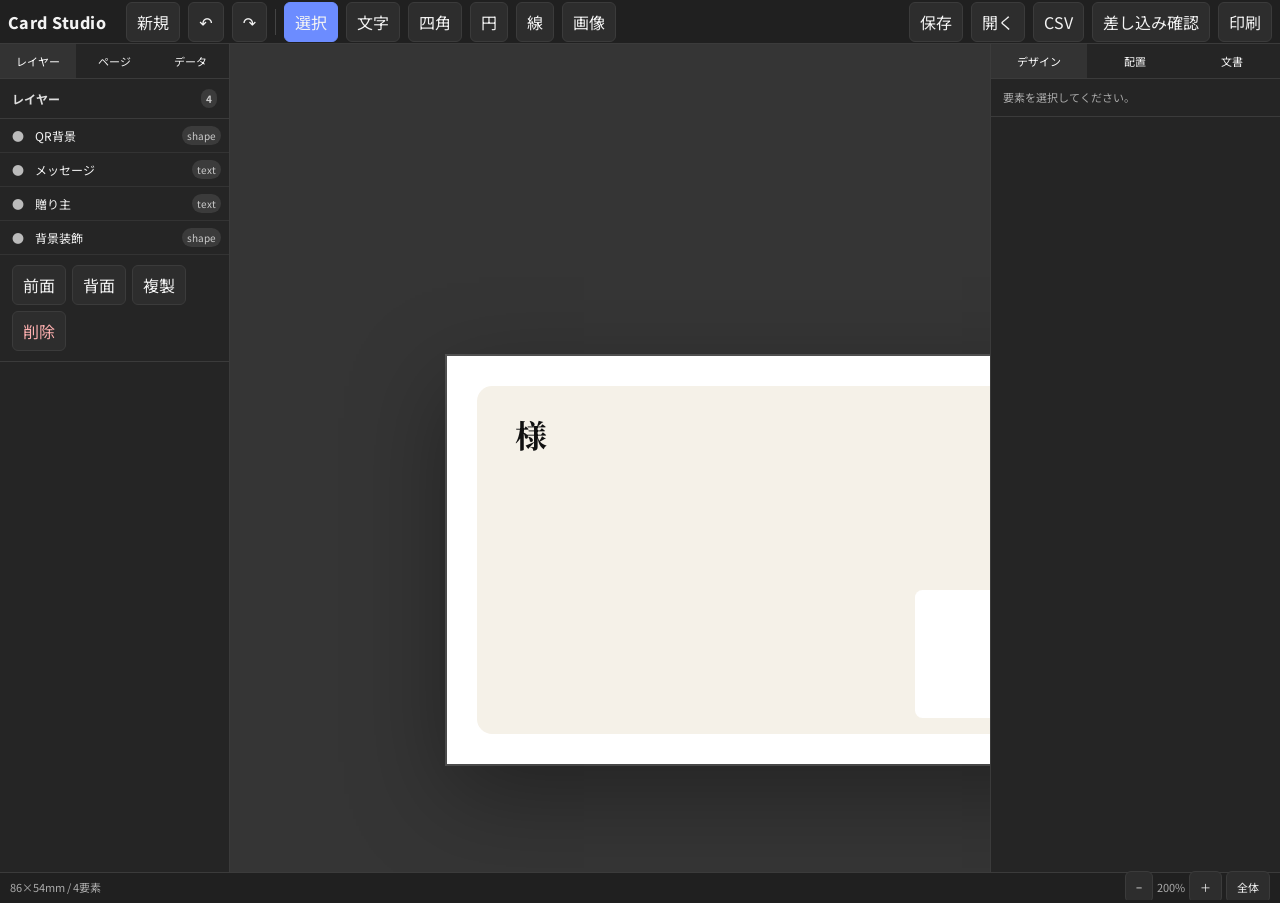
==== draw-tools.html @ 11a6ec29 "feat: add drag drawing preview page" ====
<!doctype html>
<html lang="ja">
<head>
  <meta charset="utf-8">
  <meta name="viewport" content="width=device-width,initial-scale=1">
  <title>Card Studio - Draw Tools Preview</title>
  <style>
    html,body{margin:0;height:100%;background:#1e1e1e;color:#fff;font-family:system-ui,sans-serif}
    #loading{display:grid;place-items:center;height:100%;font-size:14px;color:#bbb}
  </style>
</head>
<body>
  <div id="loading">Card Studioを読み込んでいます…</div>
  <script>
    fetch('./index.html', {cache:'no-store'})
      .then(response => {
        if (!response.ok) throw new Error('index.htmlの取得に失敗しました');
        return response.text();
      })
      .then(html => {
        const enhanced = html.replace('</body>', '<script src="./draw-tools.js"><\/script></body>');
        document.open();
        document.write(enhanced);
        document.close();
      })
      .catch(error => {
        document.getElementById('loading').textContent = error.message;
      });
  </script>
</body>
</html>
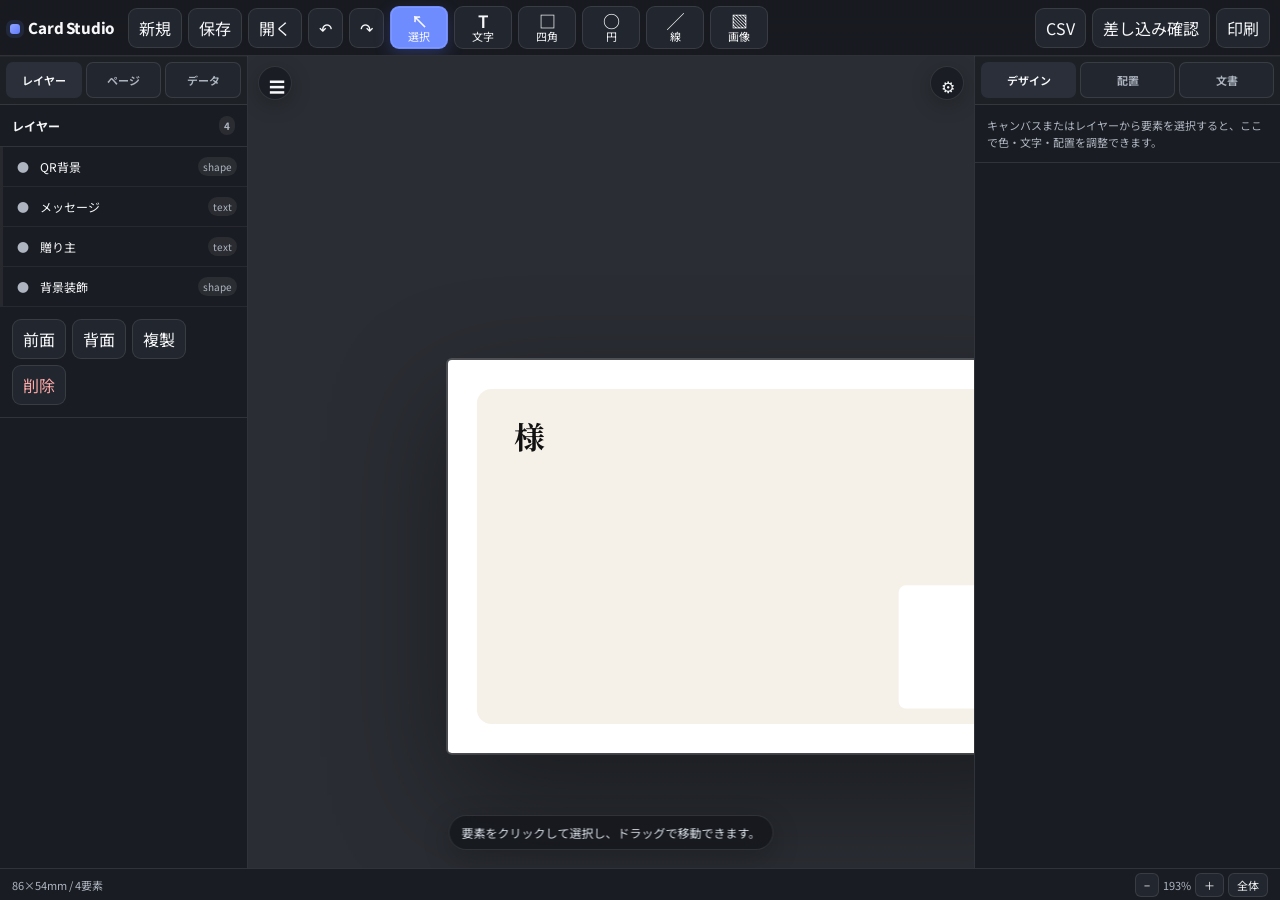
==== commit 39605961: "feat: load polished editor interface" ====
--- a/draw-tools.html
+++ b/draw-tools.html
@@ -5,8 +5,8 @@
   <meta name="viewport" content="width=device-width,initial-scale=1">
   <title>Card Studio - Draw Tools Preview</title>
   <style>
-    html,body{margin:0;height:100%;background:#1e1e1e;color:#fff;font-family:system-ui,sans-serif}
-    #loading{display:grid;place-items:center;height:100%;font-size:14px;color:#bbb}
+    html,body{margin:0;height:100%;background:#111318;color:#fff;font-family:-apple-system,BlinkMacSystemFont,"Segoe UI","Noto Sans JP",sans-serif}
+    #loading{display:grid;place-items:center;height:100%;font-size:14px;color:#aeb5c0}
   </style>
 </head>
 <body>
@@ -18,7 +18,9 @@
         return response.text();
       })
       .then(html => {
-        const enhanced = html.replace('</body>', '<script src="./draw-tools.js"><\/script></body>');
+        const enhanced = html
+          .replace('</head>', '<link rel="stylesheet" href="./ui-polish.css"></head>')
+          .replace('</body>', '<script src="./draw-tools.js"><\/script><script src="./ui-polish.js"><\/script></body>');
         document.open();
         document.write(enhanced);
         document.close();
--- a/ui-polish.css
+++ b/ui-polish.css
@@ -0,0 +1,276 @@
+:root{
+  --cs-bg:#111318;
+  --cs-surface:#191c22;
+  --cs-surface-2:#22262e;
+  --cs-surface-3:#2a2f39;
+  --cs-border:rgba(255,255,255,.10);
+  --cs-border-strong:rgba(255,255,255,.18);
+  --cs-text:#f7f8fa;
+  --cs-muted:#aeb5c0;
+  --cs-accent:#6f8cff;
+  --cs-accent-strong:#8fa4ff;
+  --cs-danger:#ff7272;
+  --cs-radius:10px;
+  --cs-shadow:0 12px 36px rgba(0,0,0,.32);
+}
+
+html,body{background:var(--cs-bg)!important;color:var(--cs-text)!important}
+body{font-family:-apple-system,BlinkMacSystemFont,"Segoe UI","Noto Sans JP",sans-serif!important}
+
+.app{grid-template-rows:56px 1fr 32px!important}
+.topbar{
+  min-height:56px;
+  padding:6px 10px!important;
+  gap:6px!important;
+  background:rgba(25,28,34,.92)!important;
+  backdrop-filter:blur(18px) saturate(1.25);
+  border-bottom:1px solid var(--cs-border)!important;
+  box-shadow:0 1px 0 rgba(255,255,255,.03);
+  overflow-x:auto;
+  scrollbar-width:none;
+}
+.topbar::-webkit-scrollbar{display:none}
+.brand{
+  min-width:max-content;
+  margin-right:8px!important;
+  font-size:15px;
+  letter-spacing:-.01em!important;
+}
+.brand::before{
+  content:"";
+  display:inline-block;
+  width:10px;height:10px;
+  border-radius:3px;
+  margin-right:8px;
+  background:linear-gradient(135deg,#91a4ff,#637cff);
+  box-shadow:0 0 0 4px rgba(111,140,255,.12);
+}
+
+button{
+  min-height:40px;
+  border-radius:9px!important;
+  border:1px solid var(--cs-border)!important;
+  background:var(--cs-surface-2)!important;
+  color:var(--cs-text)!important;
+  transition:background .14s ease,border-color .14s ease,transform .08s ease,box-shadow .14s ease;
+  white-space:nowrap;
+}
+button:hover{background:var(--cs-surface-3)!important;border-color:var(--cs-border-strong)!important}
+button:active{transform:scale(.97)}
+button:focus-visible,input:focus-visible,select:focus-visible,textarea:focus-visible{
+  outline:3px solid rgba(111,140,255,.42)!important;
+  outline-offset:2px;
+}
+button.active{
+  background:var(--cs-accent)!important;
+  border-color:transparent!important;
+  box-shadow:0 0 0 1px rgba(255,255,255,.10) inset,0 6px 16px rgba(82,108,230,.28);
+}
+button.danger{color:#ffaaaa!important}
+
+.topbar .tool,.topbar #imageBtn{
+  min-width:58px;
+  padding:5px 9px!important;
+  display:inline-flex;
+  flex-direction:column;
+  align-items:center;
+  justify-content:center;
+  gap:2px;
+  font-size:11px;
+  line-height:1.05;
+}
+.topbar .tool::before,.topbar #imageBtn::before{
+  font-size:17px;
+  line-height:1;
+  font-weight:600;
+}
+.topbar .tool[data-tool="select"]::before{content:"↖"}
+.topbar .tool[data-tool="text"]::before{content:"T"}
+.topbar .tool[data-tool="rect"]::before{content:"□"}
+.topbar .tool[data-tool="ellipse"]::before{content:"○"}
+.topbar .tool[data-tool="line"]::before{content:"╱"}
+.topbar #imageBtn::before{content:"▧"}
+
+.toolbar-divider{
+  width:1px;height:32px;
+  background:var(--cs-border);
+  margin:0 3px;
+  flex:0 0 auto;
+}
+.toolbar-group{display:flex;align-items:center;gap:6px;flex:0 0 auto}
+.toolbar-group-label{
+  color:var(--cs-muted);
+  font-size:10px;
+  font-weight:700;
+  letter-spacing:.04em;
+  text-transform:uppercase;
+  margin:0 2px 0 4px;
+}
+
+.workspace{grid-template-columns:248px minmax(320px,1fr) 306px!important}
+.sidebar,.inspector{
+  background:var(--cs-surface)!important;
+  border-color:var(--cs-border)!important;
+}
+.tabs{background:rgba(255,255,255,.015);border-color:var(--cs-border)!important;padding:6px;gap:4px}
+.tabs button{
+  min-height:34px!important;
+  border-radius:7px!important;
+  color:var(--cs-muted)!important;
+  font-weight:650;
+}
+.tabs button.active{background:var(--cs-surface-3)!important;color:var(--cs-text)!important;box-shadow:none!important}
+.panel-title{
+  min-height:42px;
+  padding:10px 12px!important;
+  color:var(--cs-text)!important;
+  border-color:var(--cs-border)!important;
+  letter-spacing:.01em;
+}
+.section{border-color:var(--cs-border)!important;padding:12px!important}
+.layer{
+  min-height:40px;
+  padding:8px 10px!important;
+  border-color:rgba(255,255,255,.06)!important;
+  border-left:3px solid transparent;
+}
+.layer:hover{background:rgba(255,255,255,.035)}
+.layer.selected{
+  background:rgba(111,140,255,.16)!important;
+  border-left-color:var(--cs-accent);
+}
+.layer .eye{color:var(--cs-muted)!important}
+.badge{background:rgba(255,255,255,.075)!important;color:var(--cs-muted)!important}
+
+input,select,textarea{
+  min-height:38px;
+  background:#13161b!important;
+  border:1px solid var(--cs-border)!important;
+  color:var(--cs-text)!important;
+  border-radius:8px!important;
+}
+textarea{min-height:84px!important}
+.field label{color:var(--cs-muted)!important;font-weight:600}
+.hint{color:var(--cs-muted)!important}
+
+.canvas-wrap{background:#2a2d33!important}
+.canvas-wrap::before{
+  content:"";
+  position:absolute;inset:0;
+  pointer-events:none;
+  background-image:radial-gradient(rgba(255,255,255,.12) .7px,transparent .7px);
+  background-size:16px 16px;
+  opacity:.18;
+}
+.artboard{
+  box-shadow:0 0 0 1px rgba(255,255,255,.18),0 22px 60px rgba(0,0,0,.38)!important;
+  border-radius:2px;
+}
+.obj.selected{outline:2px solid var(--cs-accent)!important;outline-offset:1px!important}
+.handle{width:10px!important;height:10px!important;border:2px solid var(--cs-accent)!important;box-shadow:0 1px 3px rgba(0,0,0,.3)}
+
+.statusbar{
+  background:var(--cs-surface)!important;
+  border-color:var(--cs-border)!important;
+  color:var(--cs-muted)!important;
+  padding:0 12px!important;
+}
+.statusbar button{min-height:24px!important;padding:1px 8px!important;border-radius:6px!important}
+
+#toast{
+  right:18px!important;bottom:46px!important;
+  background:rgba(30,34,42,.95)!important;
+  border:1px solid var(--cs-border-strong)!important;
+  border-radius:10px!important;
+  box-shadow:var(--cs-shadow);
+  padding:11px 14px!important;
+}
+
+.cs-canvas-help{
+  position:absolute;
+  left:50%;bottom:18px;
+  transform:translateX(-50%);
+  z-index:8;
+  display:flex;
+  align-items:center;
+  gap:8px;
+  max-width:min(620px,calc(100% - 32px));
+  padding:8px 12px;
+  border:1px solid rgba(255,255,255,.11);
+  border-radius:999px;
+  background:rgba(20,23,28,.78);
+  backdrop-filter:blur(14px);
+  color:#d6dbe3;
+  font-size:12px;
+  box-shadow:0 8px 28px rgba(0,0,0,.22);
+  pointer-events:none;
+}
+.cs-canvas-help kbd,.cs-shortcuts kbd{
+  border:1px solid rgba(255,255,255,.17);
+  border-bottom-color:rgba(255,255,255,.28);
+  border-radius:5px;
+  padding:1px 5px;
+  background:rgba(255,255,255,.07);
+  font:inherit;
+  color:#fff;
+}
+.cs-tooltip{
+  position:fixed;
+  z-index:100;
+  display:none;
+  padding:6px 8px;
+  border-radius:7px;
+  background:#08090b;
+  color:#fff;
+  font-size:11px;
+  box-shadow:0 5px 20px rgba(0,0,0,.35);
+  pointer-events:none;
+}
+.cs-tooltip.show{display:block}
+
+.cs-shortcuts{
+  position:fixed;inset:0;z-index:80;
+  display:none;place-items:center;
+  background:rgba(0,0,0,.52);
+  backdrop-filter:blur(6px);
+}
+.cs-shortcuts.open{display:grid}
+.cs-shortcuts-card{
+  width:min(520px,calc(100vw - 32px));
+  max-height:80vh;overflow:auto;
+  border:1px solid var(--cs-border-strong);
+  border-radius:16px;
+  background:var(--cs-surface);
+  box-shadow:var(--cs-shadow);
+  padding:18px;
+}
+.cs-shortcuts-header{display:flex;align-items:center;justify-content:space-between;gap:12px;margin-bottom:12px}
+.cs-shortcuts-header h2{font-size:17px;margin:0}
+.cs-shortcuts-list{display:grid;grid-template-columns:1fr auto;gap:10px 16px;color:var(--cs-muted);font-size:13px}
+.cs-shortcuts-list strong{color:var(--cs-text);font-weight:600}
+
+.cs-sidebar-toggle{
+  position:absolute;top:10px;z-index:9;
+  width:34px;min-width:34px;height:34px;min-height:34px!important;
+  border-radius:50%!important;
+  background:rgba(25,28,34,.84)!important;
+  backdrop-filter:blur(10px);
+  box-shadow:0 5px 20px rgba(0,0,0,.22);
+}
+.cs-sidebar-toggle.left{left:10px}.cs-sidebar-toggle.right{right:10px}
+body.cs-left-collapsed .workspace{grid-template-columns:0 minmax(320px,1fr) 306px!important}
+body.cs-right-collapsed .workspace{grid-template-columns:248px minmax(320px,1fr) 0!important}
+body.cs-left-collapsed.cs-right-collapsed .workspace{grid-template-columns:0 minmax(320px,1fr) 0!important}
+body.cs-left-collapsed .sidebar,body.cs-right-collapsed .inspector{visibility:hidden;overflow:hidden}
+
+@media(max-width:900px){
+  .workspace{grid-template-columns:210px minmax(280px,1fr) 260px!important}
+  .topbar .tool,.topbar #imageBtn{min-width:50px}
+}
+@media(max-width:700px){
+  .workspace{grid-template-columns:0 1fr 0!important}
+  .sidebar,.inspector{visibility:hidden}
+  .brand{display:none}
+}
+
+@media(prefers-reduced-motion:reduce){*{transition:none!important;scroll-behavior:auto!important}}
